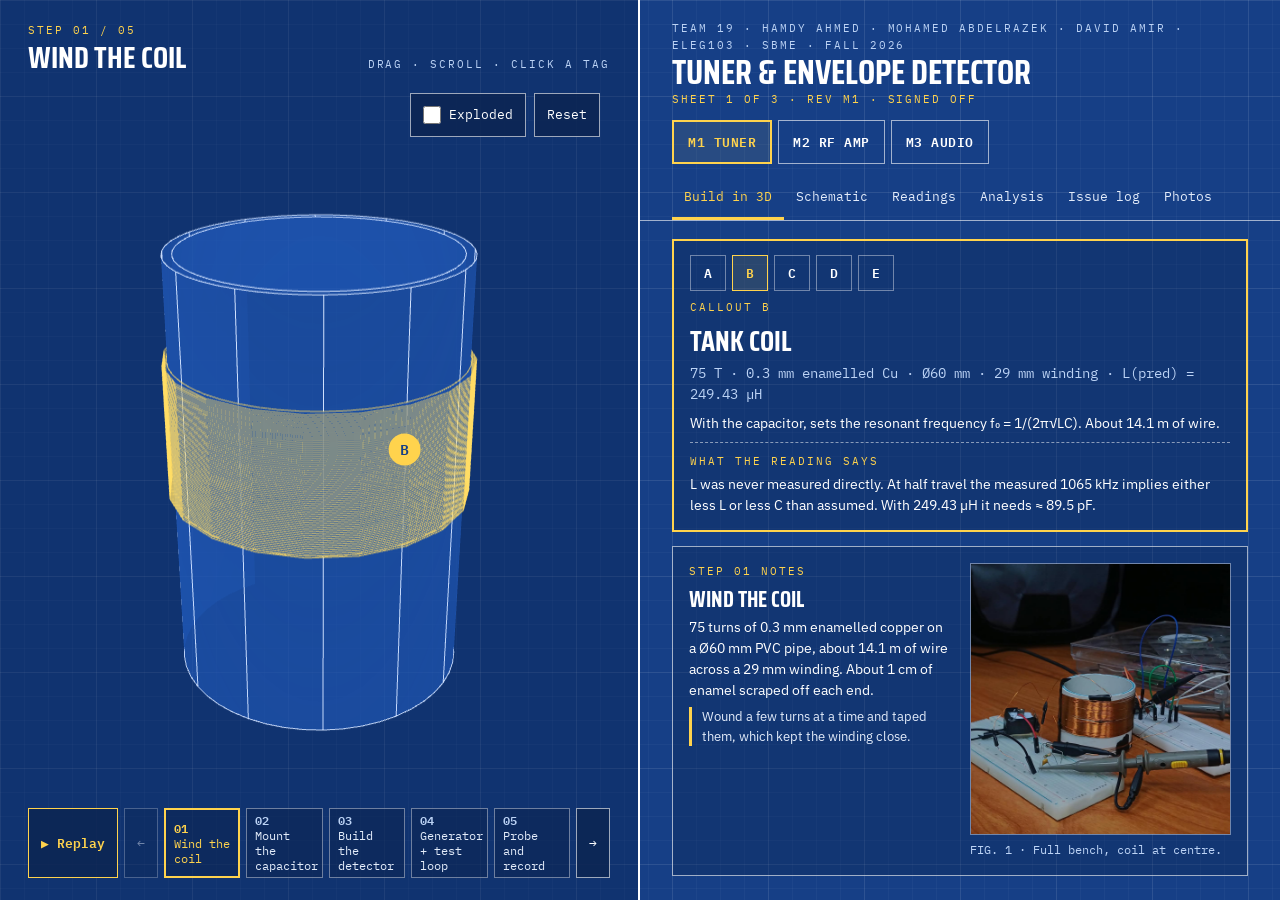
==== log.html @ 9e14716b "add initial log.html file for project documentation" ====
<!doctype html>
<html lang="en">
<head>
<meta charset="utf-8">
<meta name="viewport" content="width=device-width, initial-scale=1">
<title>Team 19 · MW-AM Receiver</title>
<meta name="description" content="Team 19's build log for a medium-wave AM receiver: schematic, 3D assembly sequence, measurements and analysis. ELEG103, SBME, Fall 2026.">
<meta name="author" content="Team 19: Hamdy Ahmed, Mohamed Abdelrazek, David Amir">
<meta property="og:title" content="Team 19 · MW-AM Receiver">
<meta property="og:description" content="A medium-wave AM radio built for ELEG103, documented as a blueprint drawing set with an interactive 3D assembly.">
<meta property="og:type" content="website">
<link rel="preconnect" href="https://fonts.googleapis.com">
<link href="https://fonts.googleapis.com/css2?family=IBM+Plex+Mono:wght@400;600&family=IBM+Plex+Sans:wght@400;600&family=Saira+Condensed:wght@500;700&display=swap" rel="stylesheet">
<link rel="stylesheet" href="css/blueprint.css?v=7">
</head>
<body data-layout="split" data-section="build" data-ms="m1">
<a class="skip" href="#mod-viewer">Skip to the 3D model</a>
<div class="app">

  <!-- ============ HEADER ============ -->
  <header class="mod" id="mod-head">
    <div class="head-id">
      <p class="kicker"><span data-bind="team"></span> · <span data-bind="course"></span></p>
      <h1 id="msTitle">Tuner &amp; envelope detector</h1>
      <p class="kicker y" id="msStatus">SHEET 1 OF 3 · REV M1 · SIGNED OFF</p>
    </div>
    <div class="head-ctl">
      <nav class="ms-tabs" aria-label="Milestones">
        <a class="ms-tab" href="#m1" data-ms="m1">M1 TUNER</a>
        <a class="ms-tab" href="#m2" data-ms="m2">M2 RF AMP</a>
        <a class="ms-tab" href="#m3" data-ms="m3">M3 AUDIO</a>
      </nav>
    </div>
  </header>

  <!-- ============ SECTION NAV ============ -->
  <nav class="mod m1only" id="mod-nav" aria-label="Sections">
    <p class="kicker nav-title">SECTIONS</p>
    <button type="button" class="nav-btn" data-sec="build"><span>01</span> Build in 3D</button>
    <button type="button" class="nav-btn" data-sec="schematic"><span>02</span> Schematic</button>
    <button type="button" class="nav-btn" data-sec="readings"><span>03</span> Readings</button>
    <button type="button" class="nav-btn" data-sec="analysis"><span>04</span> Analysis</button>
    <button type="button" class="nav-btn" data-sec="issues"><span>05</span> Issue log</button>
    <button type="button" class="nav-btn" data-sec="photos"><span>06</span> Photos</button>
    <div class="nav-status">
      <p class="kicker">STATUS</p>
      <p class="mono y strong">M1 SIGNED OFF</p>
    </div>
  </nav>

  <!-- ============ 3D VIEWER ============ -->
  <section class="mod m1only" id="mod-viewer" data-zone="A1–B2 · ASSEMBLY 3D" aria-label="3D assembly">
    <div class="viewer-head">
      <div>
        <p class="kicker y">STEP <span id="vStepNo">01</span> / <span id="vStepTotal">06</span></p>
        <h2 class="cond" id="vStepTitle"></h2>
      </div>
      <p class="kicker hint">DRAG · SCROLL · CLICK A TAG</p>
    </div>
    <div class="v3d" id="v3d">
      <canvas tabindex="0" aria-label="3D assembly model. Arrow keys rotate, plus and minus zoom, Home resets."></canvas>
      <div class="v3d-labels"></div>
      <div class="replay-progress" id="replayBar" aria-hidden="true"></div>
      <div class="v3d-tools">
        <label class="tool check"><input type="checkbox" id="explode"> Exploded</label>
        <button type="button" class="tool" id="resetView">Reset</button>
      </div>
      <img class="v3d-fallback" src="assets/photos/setup.jpg" alt="Bench photo shown because 3D is unavailable in this browser." hidden>
    </div>
    <div class="step-bar">
      <button type="button" class="tool play" id="replay" aria-pressed="false">▶ Replay</button>
      <button type="button" class="tool" id="prevStep" aria-label="Previous step">←</button>
      <ol class="step-strip" id="stepList"></ol>
      <button type="button" class="tool" id="nextStep" aria-label="Next step">→</button>
    </div>
  </section>

  <!-- ============ CALLOUT ============ -->
  <section class="mod m1only" id="mod-callout" data-zone="D1 · CALLOUT" aria-live="polite">
    <div class="chips" id="partBtns"></div>
    <p class="kicker y">CALLOUT <span id="pKey"></span></p>
    <h2 class="cond" id="pName"></h2>
    <p class="mono muted small" id="pSpec"></p>
    <p class="small" id="pRole"></p>
    <div class="dash-top">
      <p class="kicker y">WHAT THE READING SAYS</p>
      <p class="small" id="pReading"></p>
    </div>
  </section>

  <!-- ============ STATS ============ -->
  <section class="mod m1only" id="mod-stats" data-zone="D2 · KEY READINGS" aria-label="Key readings">
    <div class="stat"><p class="kicker">f₀</p><p class="stat-v" id="statF0"></p><p class="kicker">kHz</p></div>
    <div class="stat"><p class="kicker">Q</p><p class="stat-v" id="statQ"></p><p class="kicker">f₀ / BW</p></div>
    <div class="stat"><p class="kicker">BAND</p><p class="stat-v" id="statBand"></p><p class="kicker">kHz</p></div>
  </section>

  <!-- ============ STEP DETAIL ============ -->
  <section class="mod m1only" id="mod-step" data-zone="A3–B3 · STEP NOTES" aria-live="polite">
    <div class="step-text">
      <p class="kicker y">STEP <span id="sNum"></span> NOTES</p>
      <h3 class="cond" id="sTitle"></h3>
      <p class="small" id="sText"></p>
      <p class="note" id="sNote"></p>
      <pre class="code" id="sCode" hidden></pre>
    </div>
    <figure class="step-photo">
      <img id="sImg" src="" alt="">
      <figcaption class="mono muted" id="sCap"></figcaption>
    </figure>
  </section>

  <!-- ============ SCHEMATIC ============ -->
  <section class="mod m1only sec" id="mod-schem" data-sec-panel="schematic" data-zone="C1 · SCHEMATIC" aria-label="Schematic">
    <svg class="schem" viewBox="0 0 900 420" role="img" aria-label="Schematic: generator and five-turn loop coupled to a 75-turn coil, parallel 20 to 280 picofarad capacitor at TP1, 1N60P diode to TP3, 15 kilohm and 3.3 nanofarad to ground">
      <circle class="w" cx="40" cy="215" r="22"/>
      <path class="w" d="M28 215 q 6 -10 12 0 t 12 0"/>
      <path class="w" d="M40 193 V 90 H 110 V 160 a10 10 0 0 1 0 20 a10 10 0 0 1 0 20 a10 10 0 0 1 0 20 a10 10 0 0 1 0 20 a10 10 0 0 1 0 20 V 340 H 40 V 237"/>
      <path class="w" d="M200 90 V 150 a10 10 0 0 0 0 20 a10 10 0 0 0 0 20 a10 10 0 0 0 0 20 a10 10 0 0 0 0 20 a10 10 0 0 0 0 20 a10 10 0 0 0 0 20 V 340"/>
      <path class="dim" d="M135 150 V 280 M165 150 V 280"/>
      <path class="w" d="M200 90 H 440"/>
      <path class="w" d="M300 90 V 207 M272 207 H 328 M272 223 H 328 M300 223 V 340"/>
      <path class="w" d="M268 250 L 332 182 M332 182 L 318 184 M332 182 L 330 196"/>
      <path class="wf" d="M440 76 L 440 104 L 474 90 Z"/>
      <path class="w" d="M476 74 V 106 M476 90 H 820"/>
      <path class="w" d="M620 90 V 160 l 14 8 l -28 16 l 28 16 l -28 16 l 28 16 l -28 16 l 14 8 V 340"/>
      <path class="w" d="M720 90 V 207 M692 207 H 748 M692 223 H 748 M720 223 V 340"/>
      <path class="w" d="M200 340 H 820 M200 340 V 368 M180 368 H 220 M188 378 H 212 M196 388 H 204"/>
      <circle class="node" cx="360" cy="90" r="5"/><circle class="node" cx="560" cy="90" r="5"/>
      <circle class="w" cx="828" cy="90" r="7"/><circle class="w" cx="828" cy="340" r="7"/>
      <text class="lbl y" x="342" y="72">TP1</text><text class="lbl y" x="542" y="72">TP3</text>
      <text class="lbl" x="78" y="300">5 T</text><text class="lbl" x="214" y="300">75 T</text>
      <text class="lbl" x="138" y="140">M</text><text class="lbl" x="338" y="250">20–280 pF</text>
      <text class="lbl" x="420" y="130">1N60P</text><text class="lbl" x="642" y="216">15 kΩ</text>
      <text class="lbl" x="756" y="216">3.3 nF</text><text class="lbl" x="8" y="270">GEN</text>
      <g id="balloons"></g>
    </svg>
  </section>

  <!-- ============ READINGS ============ -->
  <section class="mod m1only sec" id="mod-readings" data-sec-panel="readings" data-zone="C2–C3 · READINGS" aria-label="Measurement schedule">
    <p class="kicker y">MEASUREMENT SCHEDULE</p>
    <p class="mono muted xsmall">Predicted = Table 4 as submitted · Measured = Tables 5–6 · Error = 100 × (P − M) / M</p>
    <div class="scroll">
      <table class="grid-table">
        <thead><tr><th>REF</th><th>PARAMETER</th><th>PREDICTED</th><th>MEASURED</th><th>ERROR</th></tr></thead>
        <tbody id="schedule"></tbody>
      </table>
    </div>
  </section>

  <!-- ============ ANALYSIS ============ -->
  <section class="mod m1only sec" id="mod-analysis" data-sec-panel="analysis" data-zone="C2–C3 · ANALYSIS" aria-label="Analysis">
    <div class="an-grid">
      <div class="an-card">
        <p class="kicker y">NOTE 1 · TUNING RANGE</p>
        <label for="cap" class="small">Sweep C with the predicted L = <span data-bind="L"></span> µH</label>
        <input id="cap" type="range" min="20" max="280" step="1" value="150">
        <p class="mono muted small">C = <span id="capVal">150</span> pF → <strong class="readout" id="fVal"></strong> kHz</p>
        <div class="scale" aria-hidden="true"><div class="ticks"></div><div class="band" id="band"></div><div class="needle" id="needle"></div></div>
        <div class="scale-legend mono"><span>500</span><span>yellow = measured band</span><span>2400 kHz</span></div>
        <p id="tuneNote" class="tune-note"></p>
        <p class="xsmall">The tank saw a capacitance ratio of (1119 / 965.5)² ≈ <strong>1.34</strong>, not 280 / 20 = 14. Likely causes: partial shaft travel, the wrong section, or a large parallel capacitance. <span class="y">Measure C at both stops.</span></p>
      </div>
      <div class="an-card">
        <p class="kicker y">NOTE 3 · DETECTOR TRANSFER</p>
        <svg class="fig" id="detChart" viewBox="0 0 520 300" role="img" aria-label="TP3 DC against TP1 peak for six measurements"></svg>
        <div class="det-rows" id="detRows"></div>
        <p class="note" id="detNote"></p>
      </div>
      <div class="an-card">
        <p class="kicker y">NOTE 2 · SELECTIVITY</p>
        <svg class="fig" viewBox="0 0 460 220" role="img" aria-label="Resonance curve peaking at 1065 kilohertz with 0.7 of peak points at 956.3 and 1194 kilohertz">
          <path class="w" d="M30 190 H 440"/>
          <path class="w" d="M30 186 C 110 180, 150 150, 190 90 S 225 30, 240 30 S 280 60, 300 100 S 380 178, 440 184"/>
          <path class="dim" d="M178 76 H 318 M240 30 V 190 M178 76 V 190 M318 76 V 190"/>
          <text class="lbl w0" x="206" y="210">1065</text><text class="lbl" x="150" y="210">956.3</text>
          <text class="lbl" x="300" y="210">1194</text><text class="lbl y" x="194" y="68">BW 237.7</text>
        </svg>
        <p class="xsmall">Q = 1065 / 237.7 ≈ <strong>4.48</strong>. With 9 kHz channel spacing the passband spans about <strong>26 channels</strong>. The 15 kΩ load and the probe damp the tank; M2's six-turn link should sharpen it.</p>
      </div>
      <div class="an-card">
        <p class="kicker y">NOTE 4 · TIME CONSTANT (LOG)</p>
        <div class="logbar">
          <div class="mark" style="left:8%">1 µs<br>carrier</div>
          <div class="mark main" style="left:58%">49.5 µs<br>our RC</div>
          <div class="mark" style="left:80%">200 µs<br>audio</div>
        </div>
        <p class="xsmall">RC is about 50× one 1 MHz carrier cycle, so ripple stays small, and about 4× shorter than one 5 kHz audio cycle, so the output still follows the voice.</p>
      </div>
    </div>
  </section>

  <!-- ============ ISSUES ============ -->
  <section class="mod m1only sec" id="mod-issues" data-sec-panel="issues" data-zone="C2–C3 · ISSUE LOG" aria-label="Issue log">
    <p class="kicker y">ISSUE LOG</p>
    <div class="scroll">
      <table class="grid-table">
        <thead><tr><th>#</th><th>ISSUE</th><th>CAUSE</th><th>RESOLUTION</th></tr></thead>
        <tbody id="issues"></tbody>
      </table>
    </div>
  </section>

  <!-- ============ PHOTOS ============ -->
  <section class="mod m1only sec" id="mod-photos" data-sec-panel="photos" data-zone="C2–C3 · PHOTOGRAPHS" aria-label="Reference photographs">
    <figure class="gal-main">
      <img id="galImg" src="" alt="">
      <figcaption class="mono muted" id="galCap"></figcaption>
    </figure>
    <div class="thumbs" id="thumbs"></div>
  </section>

  <!-- ============ TITLE BLOCK ============ -->
  <footer class="mod m1only" id="mod-title">
    <table>
      <tbody>
        <tr><td class="k">PROJECT</td><td colspan="3">MEDIUM-WAVE AM RECEIVER</td></tr>
        <tr><td class="k">TEAM</td><td colspan="3" data-bind="team"></td></tr>
        <tr><td class="k">SOURCES</td><td colspan="3"><a href="assets/docs/LAB2.pdf">LAB2</a> · <a href="assets/docs/LAB3.pdf">LAB3</a> · <a href="assets/docs/variable-cap.pdf">CAP PINOUT</a></td></tr>
        <tr><td class="k">SHEET</td><td class="y">1 / 3</td><td class="k">REV</td><td>M1</td></tr>
      </tbody>
    </table>
  </footer>

  <!-- ============ M2 ============ -->
  <section class="mod ms-sheet" id="mod-m2" aria-label="Milestone 2">
    <aside class="ms-preview" data-zone="REFERENCE">
      <div class="viewer-head">
        <div>
          <p class="kicker y">SHEET 2 · REFERENCE DRAWING</p>
          <h2 class="cond">Board 1′ on M1's tank</h2>
        </div>
        <p class="kicker hint">PLANNED · NOT BUILT</p>
      </div>
      <figure class="crop-fig">
        <div class="crop"><img src="assets/photos/lab3-circuit.png" alt="LAB3 Part B Figure 3: two 2N3904 common-emitter stages with supply protection, fed from a six-turn link on M1's tank, followed by a 1N4148 envelope detector."></div>
        <figcaption class="mono muted">LAB3 Part B, Figure 3 · TP1 tank, TP2 Q2 collector, TP3 detector / LEVEL</figcaption>
      </figure>
      <div class="spec-grid">
        <div class="stat"><p class="kicker">GAIN</p><p class="stat-v">2 × 2N3904</p><p class="kicker">CE, 100 kΩ bias</p></div>
        <div class="stat"><p class="kicker">DETECTOR</p><p class="stat-v">1N4148</p><p class="kicker">15 kΩ ∥ 3.3 nF</p></div>
        <div class="stat"><p class="kicker">COUPLING</p><p class="stat-v">6-turn link</p><p class="kicker">over M1's coil</p></div>
        <div class="stat"><p class="kicker">SUPPLY</p><p class="stat-v">4.5 V</p><p class="kicker">3 × AA via 1N5819</p></div>
      </div>
    </aside>
    <div class="ms-body">
      <p class="ms-lede">Amplify the tuned RF with two common-emitter stages, then recover the envelope with a new 1N4148 detector. M1's tank stays; its old detector comes off.</p>
      <div class="panel-block">
        <div class="block-head">
          <p class="kicker y">ASSEMBLY SEQUENCE</p>
          <p class="kicker"><span id="doneCount">0</span> / <span id="doneTotal"></span> DONE</p>
        </div>
        <div class="progress"><div id="doneBar"></div></div>
        <div id="checklist" class="checklist"></div>
      </div>
      <div class="panel-block">
        <p class="kicker y">MEASUREMENTS TO RECORD</p>
        <div class="cards2">
          <div class="dash-card"><b>T4</b> DC operating points of Q1 and Q2 (β = 100, V<sub>BE</sub> = 0.7 V, 3.9 V rail)</div>
          <div class="dash-card"><b>T5</b> RF gain at 531 kHz, 1 MHz and 1.6 MHz, against Qucs-S</div>
          <div class="dash-card"><b>T6</b> Detector rise above baseline at 1 MHz, sources 0.05–1 V</div>
          <div class="dash-card"><b>T7</b> Coupled-loop distance for a 10 mV rise at TP3</div>
        </div>
      </div>
    </div>
  </section>

  <!-- ============ M3 ============ -->
  <section class="mod ms-sheet" id="mod-m3" aria-label="Milestone 3">
    <aside class="ms-preview">
      <div class="viewer-head">
        <div>
          <p class="kicker y">SHEET 3 · RESERVED</p>
          <h2 class="cond">Drawing area</h2>
        </div>
        <p class="kicker hint">NOT STARTED</p>
      </div>
      <div class="reserved">
        <p class="cond">Reserved</p>
        <p class="kicker">THE AUDIO-STAGE 3D MODEL GOES HERE</p>
      </div>
    </aside>
    <div class="ms-body">
      <div class="panel-block">
        <p class="kicker y">STATUS</p>
        <p class="small">Not started. This sheet is drawn once M2 is signed off and the next lab brief is released.</p>
      </div>
      <div class="panel-block">
        <p class="kicker y">THIS SHEET WILL HOLD</p>
        <div class="cards2">
          <div class="dash-card"><b>01</b> Build steps with a 3D model for each, like M1</div>
          <div class="dash-card"><b>02</b> Schematic with lettered callouts</div>
          <div class="dash-card"><b>03</b> Predicted vs measured readings</div>
          <div class="dash-card"><b>04</b> Analysis and issue log</div>
        </div>
      </div>
    </div>
  </section>
</div>
<script src="js/data.js?v=7"></script>
<script src="js/viewer3d.js?v=7"></script>
<script src="js/app.js?v=7"></script>
</body>
</html>
---- css/blueprint.css ----
/* =========================================================
   Blueprint build log — one set of modules, three layouts:
   A · shell  (12-col app grid)   body[data-layout="shell"]
   B · sheet  (4×3 drawing zones) body[data-layout="sheet"]
   C · split  (fixed 3D + tabs)   body[data-layout="split"]
   Desktop layouts fit one screen; small screens stack and scroll.
   ========================================================= */
:root {
  --paper: #163f86;
  --paper-deep: #0c2552;
  --panel: rgba(12, 37, 82, 0.35);
  --ink: #ffffff;
  --ink-soft: #e3ecfa;
  --muted: #bcd3f5;
  --accent: #ffd34d;
  --line: rgba(255, 255, 255, 0.6);
  --line-soft: rgba(255, 255, 255, 0.4);
  --mono: 'IBM Plex Mono', ui-monospace, monospace;
  --sans: 'IBM Plex Sans', system-ui, sans-serif;
  --cond: 'Saira Condensed', 'Arial Narrow', sans-serif;
  --gap: 16px;
}
* { box-sizing: border-box; }
html, body { height: 100%; }

/* thin blueprint scrollbars for any panel that has to scroll */
* { scrollbar-width: thin; scrollbar-color: rgba(255, 255, 255, 0.45) transparent; }
::-webkit-scrollbar { width: 6px; height: 6px; }
::-webkit-scrollbar-track { background: transparent; }
::-webkit-scrollbar-thumb { background: rgba(255, 255, 255, 0.4); }
::-webkit-scrollbar-thumb:hover { background: var(--accent, #ffd34d); }
::-webkit-scrollbar-corner { background: transparent; }
body {
  margin: 0; color: var(--ink); font-family: var(--sans); line-height: 1.5;
  background-color: var(--paper);
  background-image:
    linear-gradient(rgba(255,255,255,0.07) 1px, transparent 1px),
    linear-gradient(90deg, rgba(255,255,255,0.07) 1px, transparent 1px),
    linear-gradient(rgba(255,255,255,0.03) 1px, transparent 1px),
    linear-gradient(90deg, rgba(255,255,255,0.03) 1px, transparent 1px);
  background-size: 96px 96px, 96px 96px, 24px 24px, 24px 24px;
}
a { color: var(--ink); }
a:hover { color: var(--accent); }
:focus-visible { outline: 3px solid var(--accent); outline-offset: 2px; }
.skip { position: absolute; left: -999px; top: 8px; background: var(--accent); color: var(--paper-deep); padding: 8px 12px; z-index: 10; }
.skip:focus { left: 8px; }
p { margin: 0; }

/* ---------- type helpers ---------- */
.kicker { font-family: var(--mono); font-size: 11px; letter-spacing: 0.18em; color: var(--muted); text-transform: uppercase; }
.y { color: var(--accent); }
.mono { font-family: var(--mono); }
.muted { color: var(--muted); }
.strong { font-weight: 600; }
.small { font-size: 14px; }
.xsmall { font-size: 13px; line-height: 1.5; }
.cond { font-family: var(--cond); font-weight: 700; text-transform: uppercase; line-height: 1; margin: 4px 0 0; }
.lede { font-size: 16px; color: var(--ink-soft); max-width: 760px; }

/* ---------- module shell ---------- */
.mod { min-width: 0; min-height: 0; position: relative; }
#mod-callout, #mod-step, #mod-stats, .sec, #mod-title { border: 1.5px solid var(--line); background: var(--panel); padding: 14px 16px; overflow: auto; }
#mod-callout { border: 2px solid var(--accent); display: flex; flex-direction: column; gap: 8px; }
#mod-callout h2 { font-size: 28px; }
.dash-top { padding-top: 10px; border-top: 1px dashed rgba(255,255,255,0.5); display: flex; flex-direction: column; gap: 4px; }
.chips { display: flex; flex-wrap: wrap; gap: 6px; }
.chip { min-height: 36px; min-width: 36px; padding: 0 10px; border: 1.5px solid var(--line-soft); background: transparent; color: var(--ink); font: 600 13px var(--mono); cursor: pointer; }
.chip[aria-pressed="true"] { border-color: var(--accent); color: var(--accent); background: rgba(255,211,77,0.1); }

/* ---------- header ---------- */
#mod-head { display: flex; flex-wrap: wrap; gap: 12px 24px; justify-content: space-between; align-items: center; padding: 14px 0; border-bottom: 1.5px solid var(--line); }
#mod-head h1 { margin: 2px 0; font-family: var(--cond); font-weight: 700; font-size: 34px; line-height: 1; text-transform: uppercase; }
.head-ctl { display: flex; flex-wrap: wrap; gap: 10px 16px; align-items: center; }
.ms-tabs { display: flex; gap: 6px; }
.ms-tab { display: inline-flex; align-items: center; min-height: 44px; padding: 0 14px; border: 1.5px solid var(--line); text-decoration: none; font: 600 13px var(--mono); letter-spacing: 0.04em; }
.ms-tab[aria-current="page"] { border: 2px solid var(--accent); color: var(--accent); background: rgba(255,211,77,0.08); }
.layout-switch { display: flex; align-items: center; gap: 4px; padding-left: 16px; border-left: 1px solid var(--line-soft); }
.layout-switch .kicker { margin-right: 4px; }
.layout-switch button { min-height: 44px; padding: 0 12px; border: 1px solid var(--line-soft); background: transparent; color: var(--ink-soft); font: 12px var(--mono); cursor: pointer; }
.layout-switch button[aria-pressed="true"] { background: var(--accent); color: var(--paper-deep); border-color: var(--accent); font-weight: 600; }

/* ---------- section nav ---------- */
#mod-nav { display: flex; flex-direction: column; gap: 6px; }
.nav-title { margin: 6px 0 4px; }
.nav-btn { display: flex; align-items: center; gap: 10px; min-height: 44px; padding: 0 12px; border: 1.5px solid transparent; background: transparent; color: var(--ink-soft); font: 14px var(--mono); text-align: left; cursor: pointer; }
.nav-btn span { color: var(--muted); }
.nav-btn:hover { border-color: var(--line-soft); }
.nav-btn[aria-current="true"] { border-color: var(--accent); color: var(--accent); background: rgba(255,211,77,0.08); }
.nav-btn[aria-current="true"] span { color: var(--accent); }
.nav-status { margin-top: auto; border: 1px solid var(--line-soft); padding: 12px; display: flex; flex-direction: column; gap: 4px; }

/* ---------- 3D viewer ---------- */
#mod-viewer { display: flex; flex-direction: column; gap: 10px; }
.viewer-head { display: flex; justify-content: space-between; align-items: flex-end; gap: 12px; }
.viewer-head h2 { font-size: 30px; }
.v3d { flex: 1 1 auto; min-height: 260px; position: relative; border: 1.5px solid var(--line); overflow: hidden; background: rgba(12,37,82,0.25); }
.v3d canvas { position: absolute; inset: 0; width: 100%; height: 100%; display: block; cursor: grab; touch-action: none; }
.v3d canvas:active { cursor: grabbing; }
.v3d-labels { position: absolute; inset: 0; pointer-events: none; }
.v3d-tag { position: absolute; left: 0; top: 0; width: 32px; height: 32px; border-radius: 50%; border: 2px solid var(--accent); background: var(--paper); color: var(--accent); font: 600 15px var(--mono); cursor: pointer; pointer-events: auto; padding: 0; }
.v3d-tag.on { background: var(--accent); color: var(--paper); }
.v3d-tag[hidden] { display: none; }
.v3d-tools { position: absolute; right: 10px; top: 10px; display: flex; gap: 8px; }
.v3d-fallback { position: absolute; inset: 0; width: 100%; height: 100%; object-fit: cover; }
.v3d-fallback[hidden], .v3d canvas[hidden], .v3d-tools[hidden] { display: none; }
.replay-progress { position: absolute; left: 0; top: 0; height: 3px; width: 0; background: var(--accent); transition: width 0.3s; }
.tool { min-height: 44px; padding: 0 12px; border: 1.5px solid var(--line); background: rgba(12,37,82,0.85); color: var(--ink); font: 13px var(--mono); cursor: pointer; display: inline-flex; align-items: center; gap: 8px; }
.tool:hover { border-color: var(--accent); }
.tool:disabled { opacity: 0.4; cursor: default; }
.tool.check input { width: 18px; height: 18px; accent-color: var(--accent); margin: 0; }
.tool.play { border-color: var(--accent); color: var(--accent); font-weight: 600; }
.tool.play[aria-pressed="true"] { background: var(--accent); color: var(--paper-deep); }
.step-bar { display: flex; gap: 6px; align-items: stretch; }
.step-strip { flex: 1; display: grid; grid-template-columns: repeat(var(--steps, 5), minmax(0, 1fr)); gap: 6px; list-style: none; margin: 0; padding: 0; min-width: 0; }
.step-btn { width: 100%; height: 100%; min-height: 44px; padding: 4px 8px; border: 1px solid var(--line-soft); background: rgba(12,37,82,0.6); color: var(--ink-soft); font: 12px var(--mono); cursor: pointer; text-align: left; line-height: 1.25; overflow: hidden; }
.step-btn b { display: block; color: var(--muted); font-weight: 600; }
.step-btn.done { border-color: var(--ink); color: var(--ink); }
.step-btn[aria-current="step"] { border: 2px solid var(--accent); color: var(--accent); }
.step-btn[aria-current="step"] b { color: var(--accent); }

/* ---------- stats ---------- */
#mod-stats { display: grid; grid-template-columns: repeat(3, minmax(0, 1fr)); gap: 8px; padding: 10px; }
.stat { border: 1px solid var(--line-soft); padding: 8px 10px; }
.stat-v { margin: 4px 0 2px; font: 600 20px var(--mono); white-space: nowrap; }

/* ---------- step detail ---------- */
#mod-step { display: flex; flex-direction: column; gap: 10px; }
#mod-step h3 { font-size: 22px; }
.step-text { display: flex; flex-direction: column; gap: 6px; }
.note { padding-left: 10px; border-left: 3px solid var(--accent); font-size: 13px; color: var(--ink-soft); }
.code { margin: 4px 0 0; padding: 10px; background: var(--paper-deep); color: var(--ink-soft); font: 12px/1.45 var(--mono); overflow-x: auto; border: 1px solid rgba(255,255,255,0.3); }
.step-photo { margin: 0; border: 1px solid var(--line-soft); padding: 6px; }
.step-photo img { display: block; width: 100%; height: auto; max-height: 240px; object-fit: cover; }
.step-photo figcaption { margin-top: 6px; font-size: 12px; }

/* ---------- schematic ---------- */
.schem { width: 100%; height: 100%; display: block; }
svg .w { stroke: #fff; stroke-width: 2.5; fill: none; stroke-linecap: round; stroke-linejoin: round; }
svg .wf { stroke: #fff; stroke-width: 2.5; fill: #fff; }
svg .dim { stroke: #9fc2f5; stroke-width: 1.2; fill: none; stroke-dasharray: 5 5; }
svg .node { fill: #fff; }
svg .lbl { font: 14px var(--mono); fill: var(--muted); }
svg .lbl.y { fill: var(--accent); font-weight: 600; }
svg .lbl.w0 { fill: #fff; }
.bal circle { stroke: var(--accent); stroke-width: 2; fill: var(--paper); cursor: pointer; }
.bal text { font: 600 16px var(--mono); fill: var(--accent); pointer-events: none; }
.bal.on circle { fill: var(--accent); }
.bal.on text { fill: var(--paper); }

/* ---------- tables ---------- */
.scroll { overflow-x: auto; margin-top: 10px; }
.grid-table { border-collapse: collapse; width: 100%; font-family: var(--mono); font-size: 13px; }
.grid-table th { text-align: left; color: var(--accent); padding: 8px 10px; border: 1px solid var(--line); font-weight: 600; }
.grid-table td { padding: 7px 10px; border: 1px solid var(--line-soft); vertical-align: top; }
.grid-table td.err { color: var(--accent); }

/* ---------- analysis ---------- */
.an-grid { display: grid; grid-template-columns: repeat(2, minmax(0, 1fr)); gap: 12px; }
.an-card { border: 1px solid var(--line-soft); padding: 12px; display: flex; flex-direction: column; gap: 8px; min-width: 0; }
input[type=range] { width: 100%; accent-color: var(--accent); height: 28px; margin: 0; }
.readout { font-size: 22px; color: #fff; font-weight: 600; }
.scale { position: relative; height: 40px; border-bottom: 2px solid #fff; }
.ticks { position: absolute; bottom: 0; left: 0; right: 0; height: 10px; background: repeating-linear-gradient(90deg, rgba(255,255,255,0.8) 0 1px, transparent 1px 5.26%); }
.band { position: absolute; top: 4px; bottom: 0; border: 2px solid var(--accent); border-bottom: 0; background: rgba(255,211,77,0.15); }
.needle { position: absolute; top: 0; bottom: -6px; width: 3px; background: #fff; transition: left 0.12s; }
.scale-legend { display: flex; justify-content: space-between; gap: 6px; font-size: 11px; color: var(--muted); }
.tune-note { font-size: 13px; color: #ffb3a8; }
.tune-note.in { color: var(--accent); }
.fig { width: 100%; height: auto; display: block; }
svg .pt { fill: var(--paper); stroke: #fff; stroke-width: 2.5; cursor: pointer; }
svg .pt.on { fill: var(--accent); stroke: var(--accent); }
.det-rows { display: grid; grid-template-columns: repeat(3, minmax(0, 1fr)); gap: 4px; }
.det-btn { min-height: 36px; padding: 2px 6px; border: 1px solid var(--line-soft); background: transparent; color: var(--ink); font: 12px var(--mono); cursor: pointer; }
.det-btn[aria-pressed="true"] { border-color: var(--accent); color: var(--accent); background: rgba(255,211,77,0.08); }
.logbar { position: relative; height: 70px; border-bottom: 2px solid #fff; }
.logbar .mark { position: absolute; bottom: 0; height: 46px; border-left: 2px solid var(--muted); padding-left: 6px; font: 12px var(--mono); color: var(--muted); line-height: 1.3; }
.logbar .mark.main { height: 64px; border-left: 3px solid var(--accent); color: var(--accent); font-weight: 600; }

/* ---------- photos ---------- */
#mod-photos { flex-direction: column; gap: 10px; }
.gal-main { margin: 0; flex: 1 1 auto; min-height: 0; display: flex; flex-direction: column; }
.gal-main img { display: block; width: 100%; flex: 1 1 auto; min-height: 0; height: 100%; max-height: 520px; object-fit: contain; background: rgba(0,0,0,0.15); }
.gal-main figcaption { margin-top: 6px; font-size: 12px; }
.thumbs { display: grid; grid-template-columns: repeat(4, minmax(0, 1fr)); gap: 8px; }
.thumb { padding: 0; border: 1.5px solid var(--line-soft); background: transparent; cursor: pointer; }
.thumb[aria-pressed="true"] { border: 2px solid var(--accent); }
.thumb img { display: block; width: 100%; height: 64px; object-fit: cover; }

/* ---------- title block ---------- */
#mod-title { padding: 0; }
#mod-title table { border-collapse: collapse; width: 100%; height: 100%; font: 11px var(--mono); }
#mod-title td { border: 1px solid var(--line-soft); padding: 6px 8px; }
#mod-title td.k { color: var(--muted); }

/* ---------- M2 / M3 ---------- */
/* Same two-part structure as M1: a preview panel and a content column. */
.ms-sheet { display: none; }
body:not([data-ms="m1"]) .m1only { display: none !important; }
body[data-ms="m2"] #mod-m2, body[data-ms="m3"] #mod-m3 {
  display: grid; grid-template-columns: repeat(2, minmax(0, 1fr)); gap: 24px; padding: 24px 0; align-items: start;
}
.ms-preview { border: 1.5px solid var(--line); background: rgba(8,30,72,0.35); padding: 20px; display: flex; flex-direction: column; gap: 18px; min-width: 0; min-height: 0; }
.ms-preview .viewer-head h2 { font-size: 30px; }
.ms-body { display: flex; flex-direction: column; gap: 14px; min-width: 0; min-height: 0; }
.panel-block { border: 1.5px solid var(--line); background: var(--panel); padding: 12px 14px; display: flex; flex-direction: column; gap: 10px; }
.ms-lede { font-size: 15px; line-height: 1.5; color: var(--ink-soft); }
.block-head { display: flex; justify-content: space-between; align-items: baseline; gap: 12px; }

/* LAB3 page cropped to just Figure 3 (source 893 × 1263 px, figure at x 93–830, y 362–629) */
.crop-fig { margin: 0; display: flex; flex-direction: column; gap: 8px; }
.crop { overflow: hidden; aspect-ratio: 737 / 267; background: #fff; border: 14px solid #fff; box-sizing: content-box; }
.crop img { display: block; width: 121.17%; max-width: none; margin-left: -12.62%; margin-top: -49.12%; }
.crop-fig figcaption { font-size: 12px; }

.spec-grid { display: grid; grid-template-columns: repeat(4, minmax(0, 1fr)); gap: 8px; }
.spec-grid .stat-v { font-size: 16px; white-space: normal; }
.progress { height: 6px; border: 1px solid #fff; }
.progress div { height: 100%; width: 0; background: var(--accent); transition: width 0.2s; }
.checklist { display: grid; grid-template-columns: repeat(2, minmax(0, 1fr)); gap: 6px; }
.checklist label { display: flex; gap: 10px; align-items: center; min-height: 44px; padding: 5px 10px; border: 1px solid var(--line-soft); font-size: 13px; line-height: 1.35; cursor: pointer; }
.checklist label:has(input:checked) { border-color: var(--accent); }
.checklist input { width: 18px; height: 18px; margin: 1px 0 0; accent-color: var(--accent); flex: none; }
.cards2 { display: grid; grid-template-columns: repeat(2, minmax(0, 1fr)); gap: 8px; font-size: 13px; line-height: 1.45; }
.dash-card { border: 1.5px dashed rgba(255,255,255,0.6); padding: 8px 12px; }
.dash-card b { font-family: var(--mono); color: var(--accent); margin-right: 6px; }
.reserved {
  flex: 1; min-height: 260px; border: 1.5px dashed rgba(255,255,255,0.5);
  display: flex; flex-direction: column; align-items: center; justify-content: center; gap: 10px;
  background: repeating-linear-gradient(45deg, rgba(255,255,255,0.04) 0 12px, transparent 12px 24px);
}
.reserved .cond { font-size: 64px; color: rgba(255,255,255,0.55); }

/* =========================================================
   DESKTOP LAYOUTS (one screen, no page scroll)
   ========================================================= */
@media (min-width: 1100px) and (min-height: 600px) {
  body[data-ms="m1"], body[data-layout="split"] { overflow: hidden; }
  body[data-ms="m1"] .app, body[data-layout="split"] .app { height: 100vh; display: grid; }

  /* M2 / M3 in the split layout: preview fills the left half like the 3D does on M1 */
  body[data-layout="split"][data-ms="m2"] #mod-m2,
  body[data-layout="split"][data-ms="m3"] #mod-m3 { display: contents; }
  body[data-layout="split"] .ms-preview {
    grid-column: 1; grid-row: 1 / -1; border: 0; border-right: 2px solid #fff;
    padding: 22px 28px; justify-content: space-between; overflow: auto;
  }
  body[data-layout="split"] .ms-body {
    grid-column: 2; grid-row: 2 / -1; margin: 0 32px; padding: 18px 0 24px;
    border-top: 1.5px solid var(--line); overflow: auto;
  }
  .sec { display: none; }

  /* ---------- A · SHELL: 12-col app grid ---------- */
  body[data-layout="shell"] .app {
    grid-template-columns: repeat(12, minmax(0, 1fr));
    grid-template-rows: auto auto auto minmax(0, 1fr);
    column-gap: 24px; row-gap: 14px; padding: 0 24px 20px;
  }
  body[data-layout="shell"] #mod-head { grid-column: 1 / -1; grid-row: 1; }
  body[data-layout="shell"] #mod-nav { grid-column: 1 / 3; grid-row: 2 / 5; }
  body[data-layout="shell"] #mod-viewer,
  body[data-layout="shell"] .sec { grid-column: 3 / 10; grid-row: 2 / 5; }
  body[data-layout="shell"] #mod-callout { grid-column: 10 / 13; grid-row: 2; }
  body[data-layout="shell"] #mod-stats { grid-column: 10 / 13; grid-row: 3; }
  body[data-layout="shell"] #mod-step { grid-column: 10 / 13; grid-row: 4; }
  body[data-layout="shell"] #mod-title { display: none; }
  body[data-layout="shell"]:not([data-section="build"]) #mod-viewer { display: none; }
  body[data-layout="shell"][data-section="schematic"] #mod-schem,
  body[data-layout="shell"][data-section="readings"] #mod-readings,
  body[data-layout="shell"][data-section="analysis"] #mod-analysis,
  body[data-layout="shell"][data-section="issues"] #mod-issues,
  body[data-layout="shell"][data-section="photos"] #mod-photos { display: block; }
  body[data-layout="shell"][data-section="photos"] #mod-photos { display: flex; }
  body[data-layout="shell"] #mod-schem { display: none; }
  body[data-layout="shell"][data-section="schematic"] #mod-schem { display: flex; align-items: center; }

  /* ---------- B · SHEET: 4 × 3 drawing zones ---------- */
  body[data-layout="sheet"] .app {
    grid-template-columns: repeat(4, minmax(0, 1fr));
    grid-template-rows: auto minmax(0, 1fr) auto minmax(0, 1fr) minmax(0, 1fr);
    gap: 14px; margin: 14px; padding: 6px 22px 22px;
    height: calc(100vh - 28px);
    border: 2.5px solid #fff; outline: 1px solid rgba(255,255,255,0.5); outline-offset: 7px;
  }
  body[data-layout="sheet"] #mod-head { grid-column: 1 / -1; grid-row: 1; padding: 8px 0 10px; }
  body[data-layout="sheet"] #mod-head h1 { font-size: 28px; }
  body[data-layout="sheet"] #mod-viewer { grid-column: 1 / 3; grid-row: 2 / 5; border: 1.5px solid var(--line); padding: 26px 12px 12px; }
  body[data-layout="sheet"] #mod-viewer .v3d { border-color: var(--line-soft); }
  body[data-layout="sheet"] #mod-schem { display: flex; align-items: center; grid-column: 3; grid-row: 2; padding-top: 24px; }
  body[data-layout="sheet"] #mod-nav { grid-column: 3; grid-row: 3; flex-direction: row; flex-wrap: wrap; gap: 4px; }
  body[data-layout="sheet"] #mod-nav .nav-title,
  body[data-layout="sheet"] #mod-nav .nav-status,
  body[data-layout="sheet"] #mod-nav [data-sec="build"],
  body[data-layout="sheet"] #mod-nav [data-sec="schematic"] { display: none; }
  body[data-layout="sheet"] .nav-btn { flex: 1; min-height: 40px; justify-content: center; border-color: var(--line-soft); font-size: 12px; padding: 0 6px; }
  body[data-layout="sheet"] .nav-btn span { display: none; }
  body[data-layout="sheet"] .sec:not(#mod-schem) { grid-column: 3; grid-row: 4 / 6; padding-top: 24px; }
  body[data-layout="sheet"][data-section="readings"] #mod-readings,
  body[data-layout="sheet"][data-section="analysis"] #mod-analysis,
  body[data-layout="sheet"][data-section="issues"] #mod-issues { display: block; }
  body[data-layout="sheet"][data-section="photos"] #mod-photos { display: flex; }
  body[data-layout="sheet"] .an-grid { grid-template-columns: minmax(0, 1fr); }
  body[data-layout="sheet"] #mod-callout { grid-column: 4; grid-row: 2 / 4; padding-top: 26px; }
  body[data-layout="sheet"] #mod-stats { grid-column: 4; grid-row: 4; padding-top: 26px; align-content: start; }
  body[data-layout="sheet"] #mod-step { grid-column: 1 / 3; grid-row: 5; flex-direction: row; padding-top: 24px; }
  body[data-layout="sheet"] #mod-step .step-text { flex: 1 1 60%; min-width: 0; }
  body[data-layout="sheet"] #mod-step .step-photo { flex: 0 1 40%; align-self: flex-start; }
  body[data-layout="sheet"] #mod-step .step-photo img { max-height: 150px; }
  body[data-layout="sheet"] #mod-title { display: block; grid-column: 4; grid-row: 5; }
  body[data-layout="sheet"] .mod[data-zone]::before {
    content: attr(data-zone); position: absolute; right: 10px; top: 6px;
    font: 600 10px var(--mono); letter-spacing: 0.12em; color: var(--accent); z-index: 2; pointer-events: none;
  }
  body[data-layout="sheet"] .viewer-head h2 { font-size: 24px; }
  body[data-layout="sheet"] .viewer-head .hint { display: none; }
  body[data-layout="sheet"] .app { margin: 12px; height: calc(100vh - 24px); }

  /* ---------- C · SPLIT: fixed 3D + tabbed panel ---------- */
  body[data-layout="split"] .app {
    grid-template-columns: repeat(2, minmax(0, 1fr));
    grid-template-rows: auto auto auto minmax(0, 1fr);
    column-gap: 0; row-gap: 0;
  }
  body[data-layout="split"] #mod-viewer { grid-column: 1; grid-row: 1 / -1; padding: 22px 28px; border-right: 2px solid #fff; background: rgba(8,30,72,0.35); }
  body[data-layout="split"] #mod-viewer .v3d { border: 0; background: transparent; }
  body[data-layout="split"] #mod-head { grid-column: 2; grid-row: 1; padding: 20px 32px 12px; border-bottom: 0; }
  body[data-layout="split"] .layout-switch { border-left: 0; padding-left: 0; }
  body[data-layout="split"] #mod-nav { grid-column: 2; grid-row: 2; flex-direction: row; gap: 0; padding: 0 32px; border-bottom: 1.5px solid var(--line); }
  body[data-layout="split"] #mod-nav .nav-title,
  body[data-layout="split"] #mod-nav .nav-status { display: none; }
  body[data-layout="split"] .nav-btn { border: 0; border-bottom: 3px solid transparent; padding: 0 12px; font-size: 13px; }
  body[data-layout="split"] .nav-btn span { display: none; }
  body[data-layout="split"] .nav-btn[aria-current="true"] { background: transparent; border-bottom-color: var(--accent); }
  body[data-layout="split"] #mod-callout { grid-column: 2; grid-row: 3; margin: 18px 32px 0; }
  /* step notes: a 2 × 1 grid. Text left, photo right, same top line and height, no inner scroll */
  body[data-layout="split"] #mod-step {
    grid-column: 2; grid-row: 4; margin: 14px 32px 24px;
    display: grid; grid-template-columns: repeat(2, minmax(0, 1fr)); gap: 20px;
    align-items: stretch; overflow: hidden; padding: 16px;
  }
  body[data-layout="split"] #mod-step .step-text { min-width: 0; min-height: 0; overflow: auto; }
  body[data-layout="split"] #mod-step .step-photo { min-height: 0; display: flex; flex-direction: column; padding: 0; border: 0; }
  body[data-layout="split"] #mod-step .step-photo img { flex: 1 1 0; min-height: 0; height: 100%; max-height: none; object-fit: cover; border: 1px solid var(--line-soft); }
  body[data-layout="split"] #mod-step .step-photo figcaption { flex: none; }
  body[data-layout="split"]:not([data-section="build"]) #mod-callout,
  body[data-layout="split"]:not([data-section="build"]) #mod-step { display: none; }
  body[data-layout="split"] #mod-stats, body[data-layout="split"] #mod-title { display: none; }
  body[data-layout="split"] .sec { grid-column: 2; grid-row: 3 / 5; margin: 18px 32px 24px; }
  body[data-layout="split"][data-section="schematic"] #mod-schem { display: flex; align-items: center; }
  body[data-layout="split"][data-section="readings"] #mod-readings,
  body[data-layout="split"][data-section="analysis"] #mod-analysis,
  body[data-layout="split"][data-section="issues"] #mod-issues { display: block; }
  body[data-layout="split"][data-section="photos"] #mod-photos { display: flex; }

  /* Analysis fills its panel as a 2 × 2 grid; charts shrink to the space left */
  body[data-layout="split"] #mod-analysis { padding: 12px; }
  body[data-layout="split"] #mod-analysis .an-grid { height: 100%; grid-template-rows: repeat(2, minmax(0, 1fr)); gap: 10px; }
  body[data-layout="split"] #mod-analysis .an-card { overflow: hidden; padding: 10px 12px; gap: 6px; }
  body[data-layout="split"] #mod-analysis .fig { flex: 1 1 0; min-height: 60px; height: auto; width: 100%; }
  body[data-layout="split"] #mod-analysis .scale { height: 32px; flex: none; }
  body[data-layout="split"] #mod-analysis .logbar { flex: none; }
  body[data-layout="split"] #mod-analysis .det-btn { min-height: 32px; }
  body[data-layout="split"] #mod-photos .gal-main img { max-height: none; }
}

/* =========================================================
   SMALL SCREENS: stacked, scrolling page (all layouts)
   ========================================================= */
@media (max-width: 1099px), (max-height: 599px) {
  .app { padding: 0 14px 32px; display: flex; flex-direction: column; gap: 16px; }
  #mod-nav, .layout-switch { display: none; }
  .v3d { height: 380px; flex: none; }
  .step-strip { grid-template-columns: repeat(3, minmax(0, 1fr)); }
  #mod-schem { display: block; }
  .sec { display: block; }
  #mod-photos { display: flex; }
  .an-grid, .cards2, .checklist { grid-template-columns: minmax(0, 1fr); }
  body[data-ms="m2"] #mod-m2, body[data-ms="m3"] #mod-m3 { grid-template-columns: minmax(0, 1fr); }
  .spec-grid { grid-template-columns: repeat(2, minmax(0, 1fr)); }
  #mod-head h1 { font-size: 28px; }
}
@media (max-width: 560px) {
  #mod-stats { grid-template-columns: minmax(0, 1fr); }
  .step-bar { flex-wrap: wrap; }
  .step-strip { flex-basis: 100%; order: 3; }
}
@media (prefers-reduced-motion: reduce) {
  .needle, .progress div, .replay-progress { transition: none; }
}
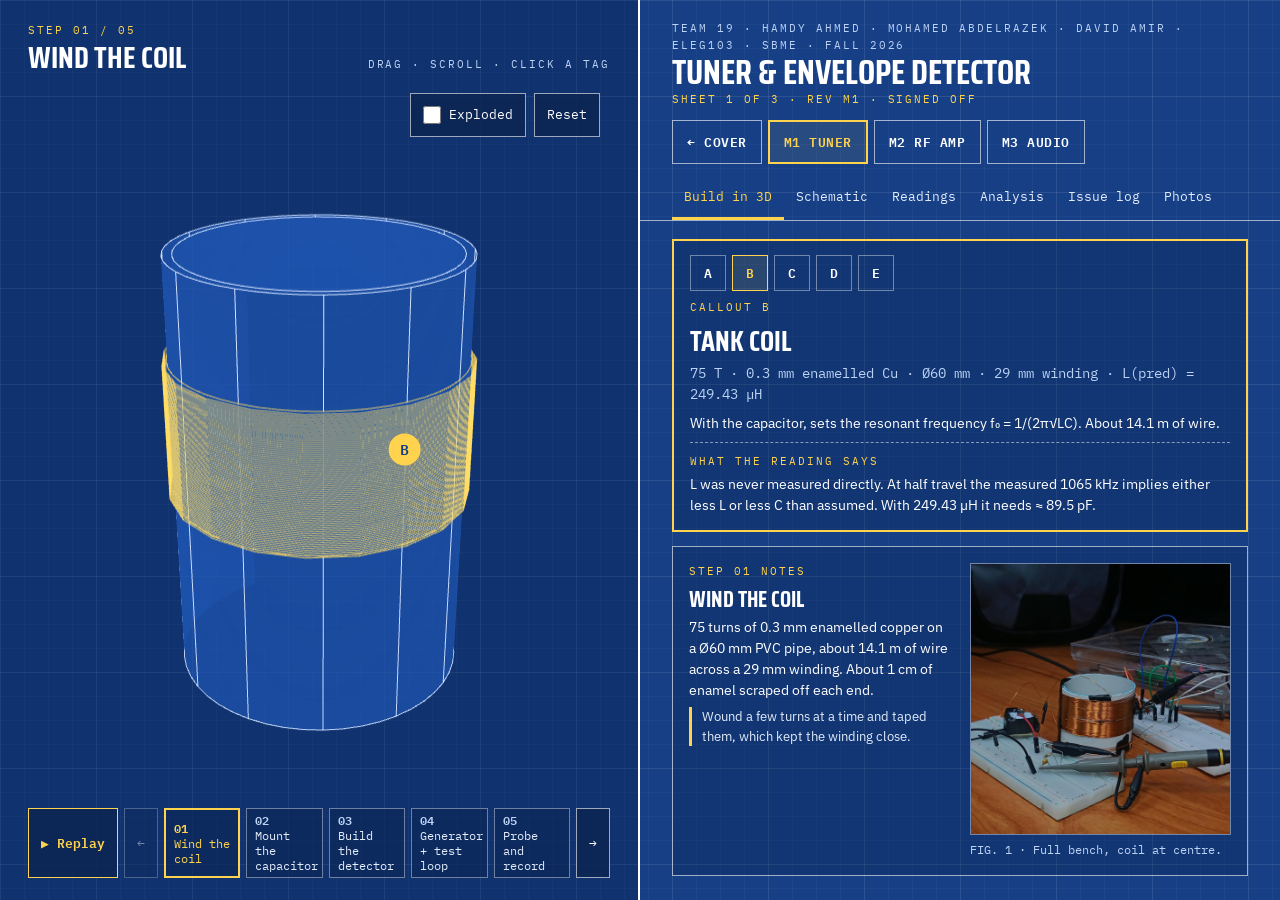
==== commit 4d67ac35: "Add cover sheet and interactive features for MW-AM Receiver project - Created index.html for the cov" ====
--- a/log.html
+++ b/log.html
@@ -11,7 +11,7 @@
 <meta property="og:type" content="website">
 <link rel="preconnect" href="https://fonts.googleapis.com">
 <link href="https://fonts.googleapis.com/css2?family=IBM+Plex+Mono:wght@400;600&family=IBM+Plex+Sans:wght@400;600&family=Saira+Condensed:wght@500;700&display=swap" rel="stylesheet">
-<link rel="stylesheet" href="css/blueprint.css?v=7">
+<link rel="stylesheet" href="css/blueprint.css?v=8">
 </head>
 <body data-layout="split" data-section="build" data-ms="m1">
 <a class="skip" href="#mod-viewer">Skip to the 3D model</a>
@@ -26,6 +26,7 @@
     </div>
     <div class="head-ctl">
       <nav class="ms-tabs" aria-label="Milestones">
+        <a class="ms-tab" href="index.html" title="Back to the cover sheet">← COVER</a>
         <a class="ms-tab" href="#m1" data-ms="m1">M1 TUNER</a>
         <a class="ms-tab" href="#m2" data-ms="m2">M2 RF AMP</a>
         <a class="ms-tab" href="#m3" data-ms="m3">M3 AUDIO</a>
@@ -298,8 +299,8 @@
     </div>
   </section>
 </div>
-<script src="js/data.js?v=7"></script>
-<script src="js/viewer3d.js?v=7"></script>
-<script src="js/app.js?v=7"></script>
+<script src="js/data.js?v=8"></script>
+<script src="js/viewer3d.js?v=8"></script>
+<script src="js/app.js?v=8"></script>
 </body>
 </html>
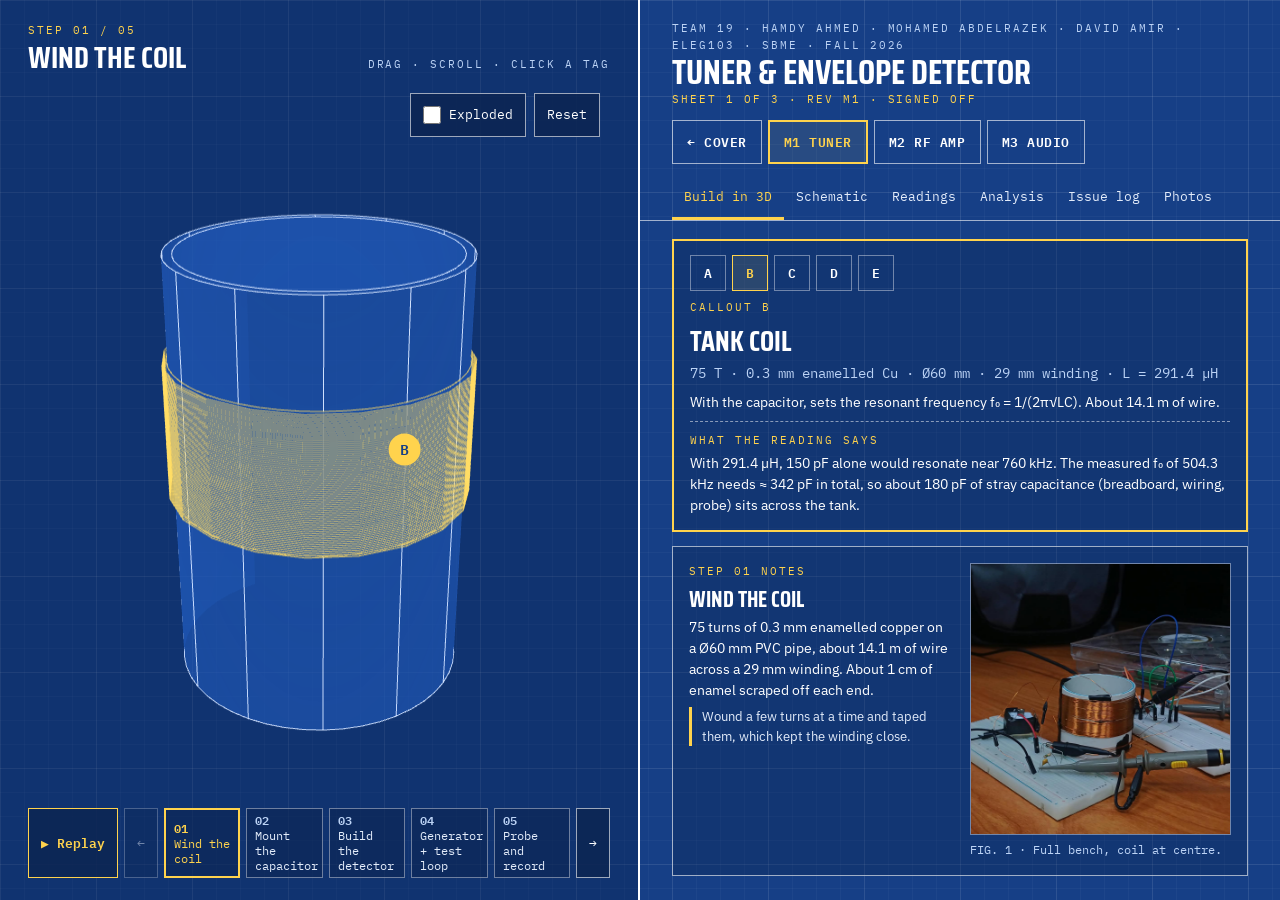
==== commit f63d64ee: "Update site to Table 5/6 lab data, fix inconsistent readings, apply to log.html and cover sheet" ====
--- a/log.html
+++ b/log.html
@@ -155,13 +155,13 @@
     <div class="an-grid">
       <div class="an-card">
         <p class="kicker y">NOTE 1 · TUNING RANGE</p>
-        <label for="cap" class="small">Sweep C with the predicted L = <span data-bind="L"></span> µH</label>
+        <label for="cap" class="small">Sweep C with L = <span data-bind="L"></span> µH plus 180 pF stray</label>
         <input id="cap" type="range" min="20" max="280" step="1" value="150">
         <p class="mono muted small">C = <span id="capVal">150</span> pF → <strong class="readout" id="fVal"></strong> kHz</p>
         <div class="scale" aria-hidden="true"><div class="ticks"></div><div class="band" id="band"></div><div class="needle" id="needle"></div></div>
-        <div class="scale-legend mono"><span>500</span><span>yellow = measured band</span><span>2400 kHz</span></div>
+        <div class="scale-legend mono"><span>300</span><span>yellow = measured band</span><span>2200 kHz</span></div>
         <p id="tuneNote" class="tune-note"></p>
-        <p class="xsmall">The tank saw a capacitance ratio of (1119 / 965.5)² ≈ <strong>1.34</strong>, not 280 / 20 = 14. Likely causes: partial shaft travel, the wrong section, or a large parallel capacitance. <span class="y">Measure C at both stops.</span></p>
+        <p class="xsmall">The tank saw a capacitance ratio of (600.2 / 393.1)² ≈ <strong>2.33</strong>, not 280 / 20 = 14. That fits roughly 180 pF of stray capacitance on the breadboard and probe. Without it, half travel (150 pF) would give about 760 kHz; with it, about 513 kHz, close to the measured 504.3 kHz. <span class="y">Measure C at both stops to confirm.</span></p>
       </div>
       <div class="an-card">
         <p class="kicker y">NOTE 3 · DETECTOR TRANSFER</p>
@@ -171,14 +171,14 @@
       </div>
       <div class="an-card">
         <p class="kicker y">NOTE 2 · SELECTIVITY</p>
-        <svg class="fig" viewBox="0 0 460 220" role="img" aria-label="Resonance curve peaking at 1065 kilohertz with 0.7 of peak points at 956.3 and 1194 kilohertz">
+        <svg class="fig" viewBox="0 0 460 220" role="img" aria-label="Resonance curve peaking at 504.3 kilohertz with 0.7 of peak points at 488.1 and 538.4 kilohertz">
           <path class="w" d="M30 190 H 440"/>
-          <path class="w" d="M30 186 C 110 180, 150 150, 190 90 S 225 30, 240 30 S 280 60, 300 100 S 380 178, 440 184"/>
-          <path class="dim" d="M178 76 H 318 M240 30 V 190 M178 76 V 190 M318 76 V 190"/>
-          <text class="lbl w0" x="206" y="210">1065</text><text class="lbl" x="150" y="210">956.3</text>
-          <text class="lbl" x="300" y="210">1194</text><text class="lbl y" x="194" y="68">BW 237.7</text>
+          <path class="w" d="M30 187 C 150 186, 200 175, 209 76 S 228 30, 240 30 S 262 50, 271 76 S 330 185, 440 187"/>
+          <path class="dim" d="M209 76 H 271 M240 30 V 190 M209 76 V 190 M271 76 V 190"/>
+          <text class="lbl w0" x="218" y="210">504.3</text><text class="lbl" x="160" y="210">488.1</text>
+          <text class="lbl" x="262" y="210">538.4</text><text class="lbl y" x="214" y="68">BW 50.3</text>
         </svg>
-        <p class="xsmall">Q = 1065 / 237.7 ≈ <strong>4.48</strong>. With 9 kHz channel spacing the passband spans about <strong>26 channels</strong>. The 15 kΩ load and the probe damp the tank; M2's six-turn link should sharpen it.</p>
+        <p class="xsmall">Q = <strong>10.005</strong> (f₀ 504.3 kHz over the 488.1–538.4 kHz half-power points). With 9 kHz channel spacing the passband spans about <strong>6 channels</strong>. The 15 kΩ load and the probe damp the tank; M2's six-turn link should sharpen it.</p>
       </div>
       <div class="an-card">
         <p class="kicker y">NOTE 4 · TIME CONSTANT (LOG)</p>
@@ -299,8 +299,8 @@
     </div>
   </section>
 </div>
-<script src="js/data.js?v=8"></script>
+<script src="js/data.js?v=9"></script>
 <script src="js/viewer3d.js?v=8"></script>
-<script src="js/app.js?v=8"></script>
+<script src="js/app.js?v=9"></script>
 </body>
 </html>
